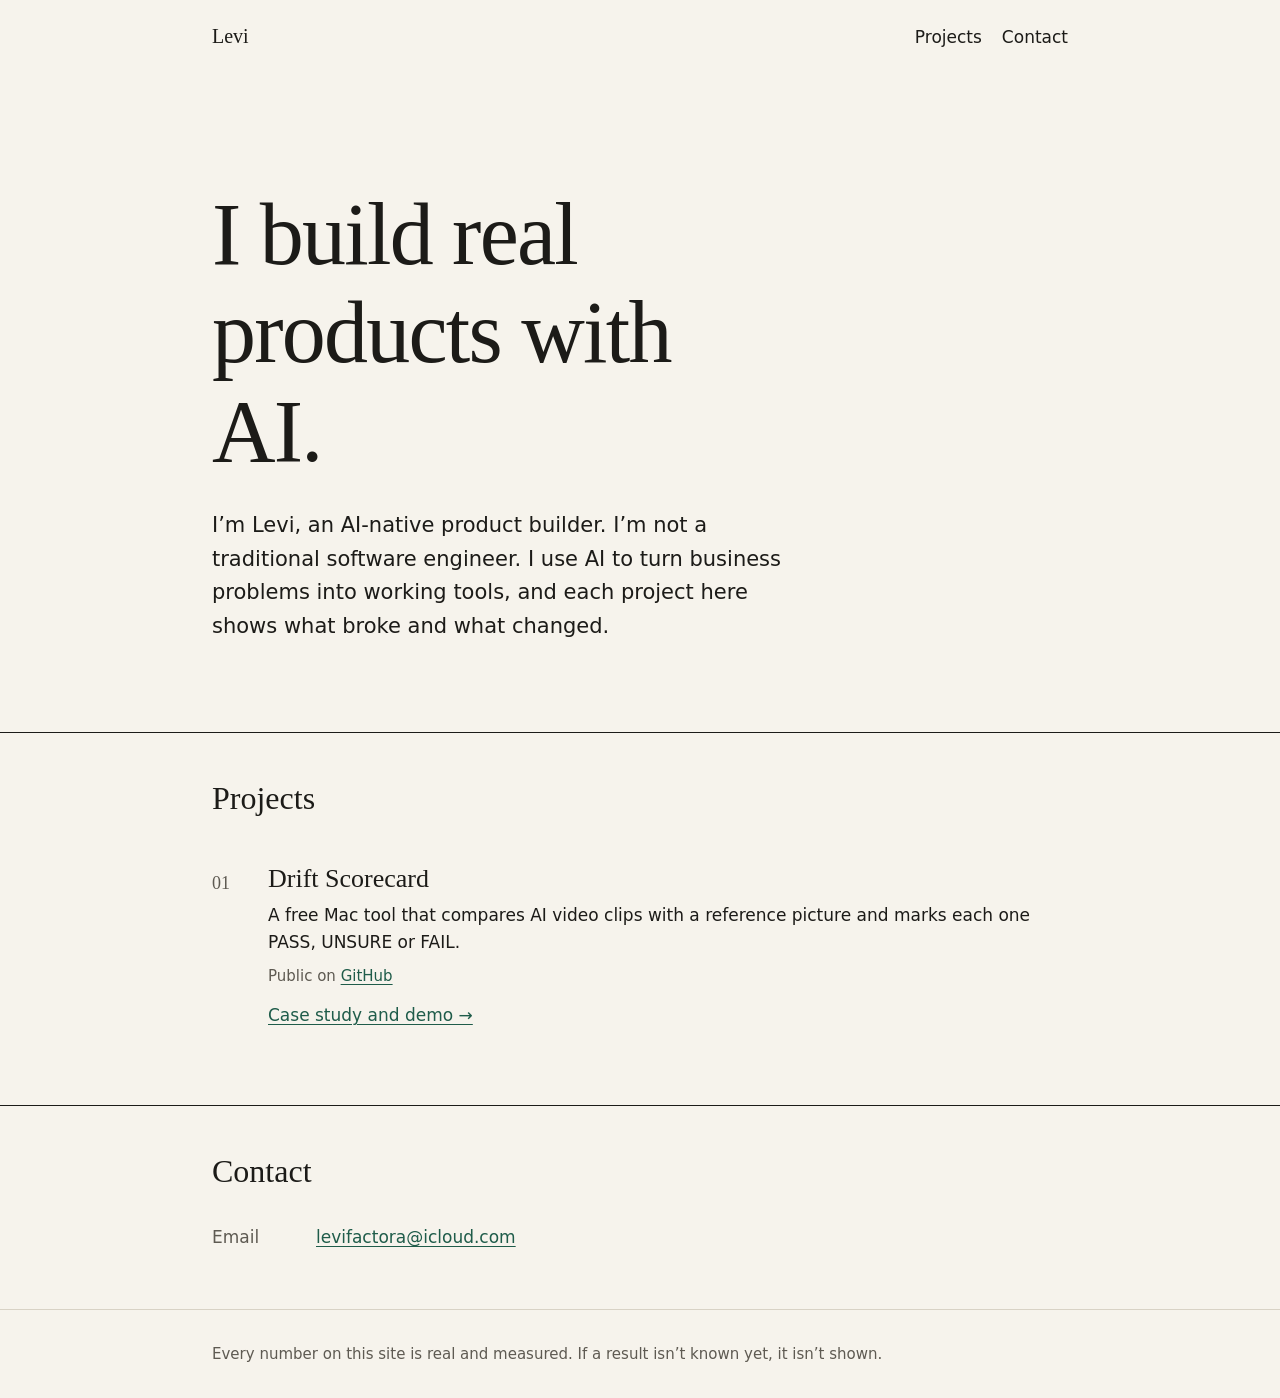
==== index.html @ 7c2269b3 "Launch portfolio site Co-Authored-By: Claude Opus 5.5 <noreply@anthropic.com>" ====
<!doctype html>
<html lang="en">
<head>
<meta charset="utf-8">
<meta name="viewport" content="width=device-width, initial-scale=1">
<title>Levi | AI-native product builder</title>
<meta name="description" content="Levi is an AI-native product builder. Projects, with what broke and what changed.">
<link rel="icon" href="data:image/svg+xml,%3Csvg xmlns='http://www.w3.org/2000/svg' viewBox='0 0 32 32'%3E%3Crect width='32' height='32' fill='%231f5c4a'/%3E%3Ctext x='16' y='24' font-family='Georgia,serif' font-size='22' fill='%23f6f3ec' text-anchor='middle'%3EL%3C/text%3E%3C/svg%3E">
<link rel="stylesheet" href="css/style.css">
<script src="js/site.js" defer></script>
</head>
<body>
<header class="site-head">
  <div class="wrap">
    <a class="name" href="index.html">Levi</a>
    <nav aria-label="Main">
      <a href="index.html#projects">Projects</a>
      <a href="index.html#contact">Contact</a>
    </nav>
  </div>
</header>
<main>
<section class="hero">
  <div class="wrap">
    <h1>I build real products with AI.</h1>
    <p>I&rsquo;m Levi, an AI-native product builder. I&rsquo;m not a traditional software engineer. I use AI to turn business problems into working tools, and each project here shows what broke and what changed.</p>
  </div>
</section>

<section class="section" id="projects">
  <div class="wrap">
    <h2>Projects</h2>
    <ol class="projects">
      <li>
        <article class="project">
          <div>
            <h3><a href="projects/drift-scorecard.html">Drift Scorecard</a></h3>
            <p>A free Mac tool that compares AI video clips with a reference picture and marks each one PASS, UNSURE or FAIL.</p>
            <p class="status">Public on <a href="https://github.com/levifactora/drift-scorecard">GitHub</a></p>
            <a class="more" href="projects/drift-scorecard.html">Case study and demo &rarr;</a>
          </div>
        </article>
      </li>
    </ol>
  </div>
</section>

<section class="section" id="contact">
  <div class="wrap">
    <h2>Contact</h2>
    <ul class="contact-list">
      <li><span class="label">Email</span><span><a href="mailto:levifactora@icloud.com">levifactora@icloud.com</a></span></li>
    </ul>
  </div>
</section>
</main>
<footer class="site-foot">
  <div class="wrap">Every number on this site is real and measured. If a result isn&rsquo;t known yet, it isn&rsquo;t shown.</div>
</footer>
</body>
</html>
---- css/style.css ----
:root {
  --paper: #f6f3ec;
  --ink: #1c1b18;
  --muted: #5e5a52;
  --line: #d8d2c5;
  --accent: #1f5c4a;
  --flag: #ffe58a;
  --flag-ink: #4a3800;
  --serif: ui-serif, "Iowan Old Style", "Palatino Linotype", Georgia, serif;
  --sans: system-ui, -apple-system, "Segoe UI", Roboto, sans-serif;
  color-scheme: light;
}

*, *::before, *::after { box-sizing: border-box; }
[hidden] { display: none !important; }

html { -webkit-text-size-adjust: 100%; scroll-behavior: smooth; }
@media (prefers-reduced-motion: reduce) { html { scroll-behavior: auto; } }

body {
  margin: 0;
  background: var(--paper);
  color: var(--ink);
  font: 1.0625rem/1.6 var(--sans);
}

a { color: var(--accent); text-underline-offset: 0.18em; }
a:focus-visible { outline: 2px solid var(--accent); outline-offset: 3px; }

h1, h2, h3 { font-family: var(--serif); font-weight: 500; line-height: 1.12; margin: 0; }

.wrap { max-width: 56rem; margin-inline: auto; padding-inline: 1.25rem; }
.narrow { max-width: 42rem; }

/* Placeholders: every unknown fact wears this, so it can't be missed. */
.todo {
  background: var(--flag);
  color: var(--flag-ink);
  padding: 0.1em 0.35em;
  border-bottom: 2px dashed var(--flag-ink);
  -webkit-box-decoration-break: clone;
  box-decoration-break: clone;
}

.draft-banner {
  background: var(--flag);
  color: var(--flag-ink);
  font-size: 0.875rem;
  padding: 0.5rem 1.25rem;
  text-align: center;
}

.site-head { padding-block: 1.25rem; }
.site-head .wrap { display: flex; justify-content: space-between; align-items: baseline; gap: 1rem; }
.site-head .name { font-family: var(--serif); font-size: 1.25rem; color: var(--ink); text-decoration: none; }
.site-head nav { display: flex; gap: 1.25rem; }
.site-head nav a { color: var(--ink); text-decoration: none; min-height: 2rem; display: inline-flex; align-items: center; }
.site-head nav a:hover { color: var(--accent); }

/* Hero */
.hero { padding-block: clamp(3rem, 11vw, 7rem) clamp(3rem, 9vw, 5.5rem); }
.hero h1 { font-size: clamp(2.75rem, 10vw, 5.5rem); letter-spacing: -0.02em; max-width: 12ch; }
.hero p { font-size: clamp(1.125rem, 2.6vw, 1.3125rem); max-width: 36rem; margin: 1.75rem 0 0; }

/* Section heads */
.section { padding-block: 3rem; border-top: 1px solid var(--ink); }
.section > .wrap > h2 { font-size: 2rem; margin-bottom: 1.5rem; }

/* Project list */
.projects { list-style: none; margin: 0; padding: 0; counter-reset: project; }
.projects li { counter-increment: project; border-top: 1px solid var(--line); }
.projects li:first-child { border-top: 0; }
.project { display: grid; grid-template-columns: 3rem 1fr; gap: 0 0.5rem; padding-block: 1.5rem; }
.project::before {
  content: counter(project, decimal-leading-zero);
  font-family: var(--serif);
  font-size: 1.125rem;
  color: var(--muted);
  padding-top: 0.3rem;
}
.project h3 { font-size: 1.625rem; }
.project h3 a { color: var(--ink); text-decoration: none; }
.project h3 a:hover { color: var(--accent); }
.project p { margin: 0.5rem 0 0; }
.project .status { font-size: 0.9375rem; color: var(--muted); }
.project .more { display: inline-block; margin-top: 0.625rem; padding-block: 0.25rem; }
.project > div { min-width: 0; }

/* Contact */
.contact-list { list-style: none; margin: 0; padding: 0; }
.contact-list li { display: grid; grid-template-columns: 6rem 1fr; gap: 0.5rem; padding-block: 0.625rem; border-top: 1px solid var(--line); }
.contact-list li:first-child { border-top: 0; }
.contact-list .label { color: var(--muted); }

.site-foot { padding-block: 2rem; border-top: 1px solid var(--line); color: var(--muted); font-size: 0.9375rem; }

/* Case study */
.case-head { padding-block: clamp(2rem, 7vw, 4rem) 2rem; }
.case-head .back { font-size: 0.9375rem; display: inline-block; margin-bottom: 1.5rem; padding-block: 0.25rem; }
.case-head h1 { font-size: clamp(2.25rem, 8vw, 4rem); letter-spacing: -0.015em; }
.case-head .lede { font-size: 1.1875rem; margin: 1rem 0 0; }
.case-head .status { color: var(--muted); margin: 0.75rem 0 0; font-size: 0.9375rem; }

.demo { margin: 0 0 3rem; }
.demo-frame { aspect-ratio: 16 / 9; background: #e7e2d6; border: 1px solid var(--line); display: grid; place-items: center; }
.demo-frame video { display: block; width: 100%; height: 100%; background: #000; }
.demo-empty { padding: 1rem; text-align: center; font-size: 0.9375rem; }
.demo figcaption { font-size: 0.9375rem; color: var(--muted); margin-top: 0.5rem; }

.story section { padding-block: 1.75rem; border-top: 1px solid var(--line); }
.story h2 { font-size: 1.625rem; margin-bottom: 0.625rem; }
.story p { margin: 0; }
.story ul { margin: 0; padding-left: 1.25rem; }

.story p + p, .story p + table, .story table + p, .story ul + p { margin-top: 1rem; }
.story p + ul { margin-top: 0.5rem; }
.results { width: 100%; border-collapse: collapse; font-size: 0.9375rem; }
.results th, .results td { text-align: left; vertical-align: top; padding: 0.5rem 0.625rem 0.5rem 0; border-bottom: 1px solid var(--line); }
.results thead th { font-family: var(--sans); font-weight: 600; line-height: 1.3; }
.story .note { font-size: 0.9375rem; color: var(--muted); }

/* On phones, each clip becomes its own stacked block instead of a squeezed table. */
@media (max-width: 40rem) {
  .results thead { position: absolute; width: 1px; height: 1px; overflow: hidden; clip-path: inset(50%); }
  .results, .results tbody, .results tr, .results th, .results td { display: block; }
  .results tr { padding-block: 0.75rem; border-bottom: 1px solid var(--line); }
  .results tbody th { border: 0; padding: 0 0 0.25rem; font-size: 1.125rem; }
  .results td { display: grid; grid-template-columns: 1fr 1fr; gap: 0.75rem; padding: 0.125rem 0; border: 0; }
  .results td::before { content: attr(data-label); color: var(--muted); }
}

.next { padding-block: 2rem 3rem; border-top: 1px solid var(--ink); }
.next p { margin: 0; }
.next a { padding-block: 0.25rem; display: inline-block; }
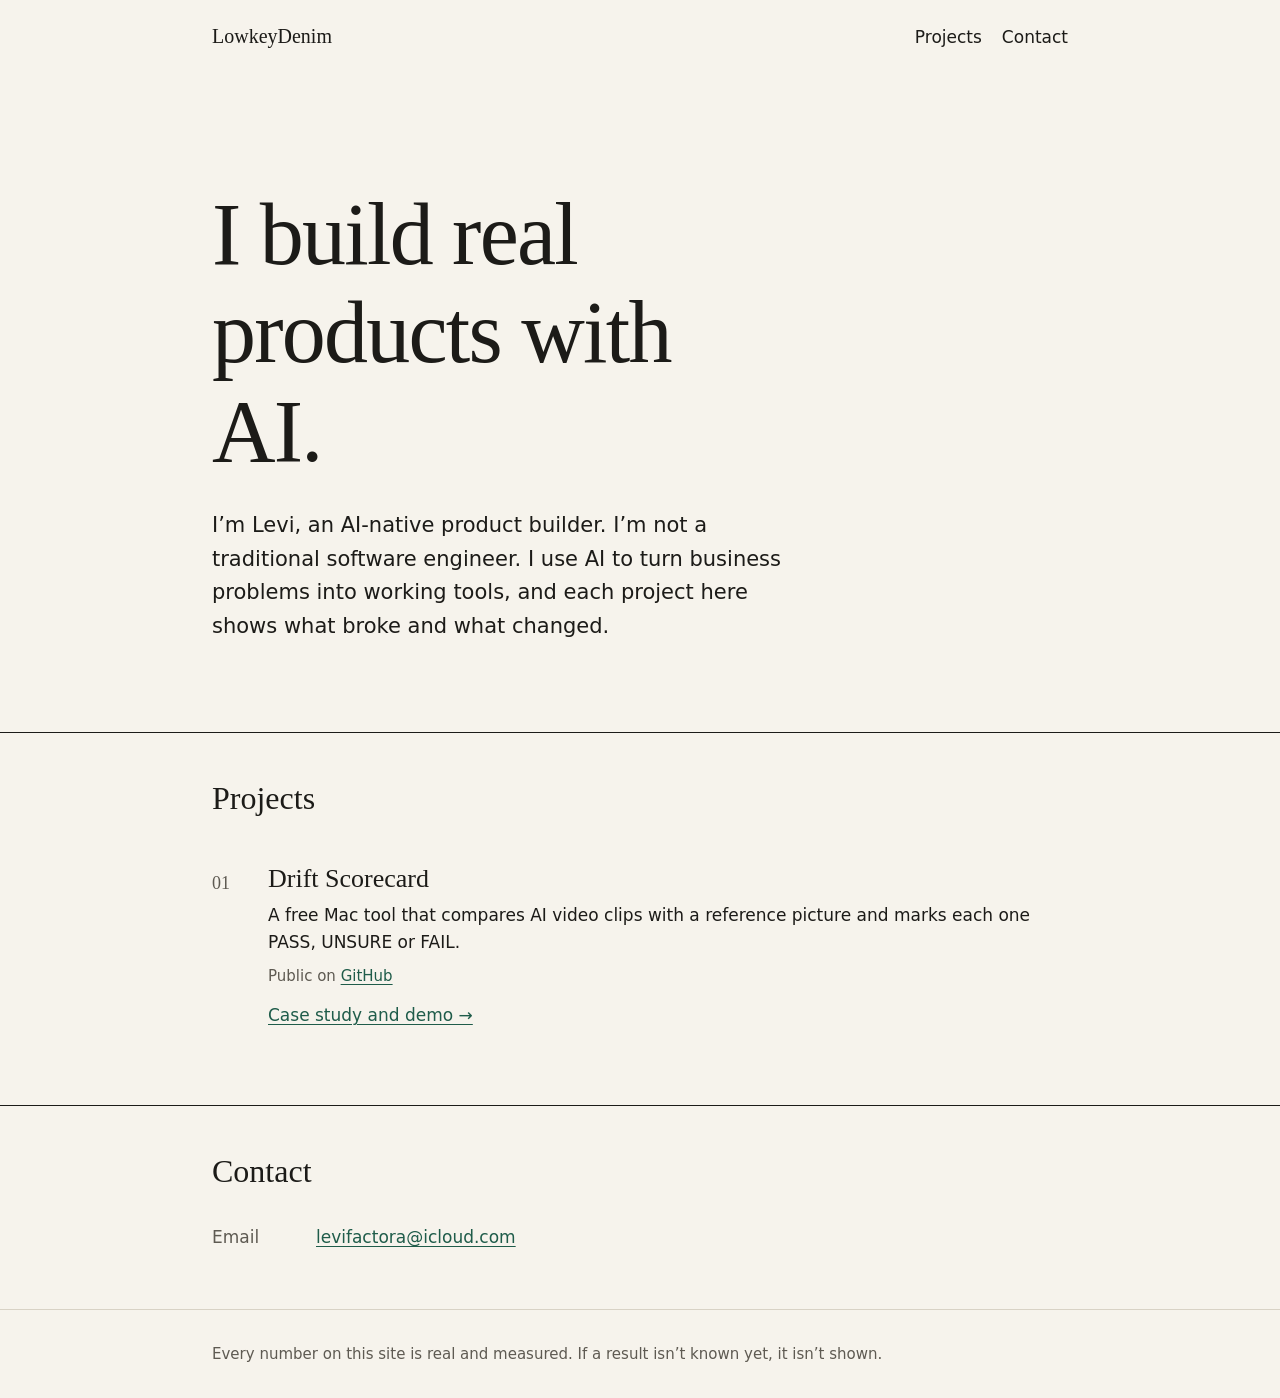
==== commit 278d802e: "Rename site to LowkeyDenim Co-Authored-By: Claude Opus 5.5 <noreply@anthropic.com>" ====
--- a/index.html
+++ b/index.html
@@ -3,7 +3,7 @@
 <head>
 <meta charset="utf-8">
 <meta name="viewport" content="width=device-width, initial-scale=1">
-<title>Levi | AI-native product builder</title>
+<title>LowkeyDenim | AI-native product builder</title>
 <meta name="description" content="Levi is an AI-native product builder. Projects, with what broke and what changed.">
 <link rel="icon" href="data:image/svg+xml,%3Csvg xmlns='http://www.w3.org/2000/svg' viewBox='0 0 32 32'%3E%3Crect width='32' height='32' fill='%231f5c4a'/%3E%3Ctext x='16' y='24' font-family='Georgia,serif' font-size='22' fill='%23f6f3ec' text-anchor='middle'%3EL%3C/text%3E%3C/svg%3E">
 <link rel="stylesheet" href="css/style.css">
@@ -12,7 +12,7 @@
 <body>
 <header class="site-head">
   <div class="wrap">
-    <a class="name" href="index.html">Levi</a>
+    <a class="name" href="index.html">LowkeyDenim</a>
     <nav aria-label="Main">
       <a href="index.html#projects">Projects</a>
       <a href="index.html#contact">Contact</a>
